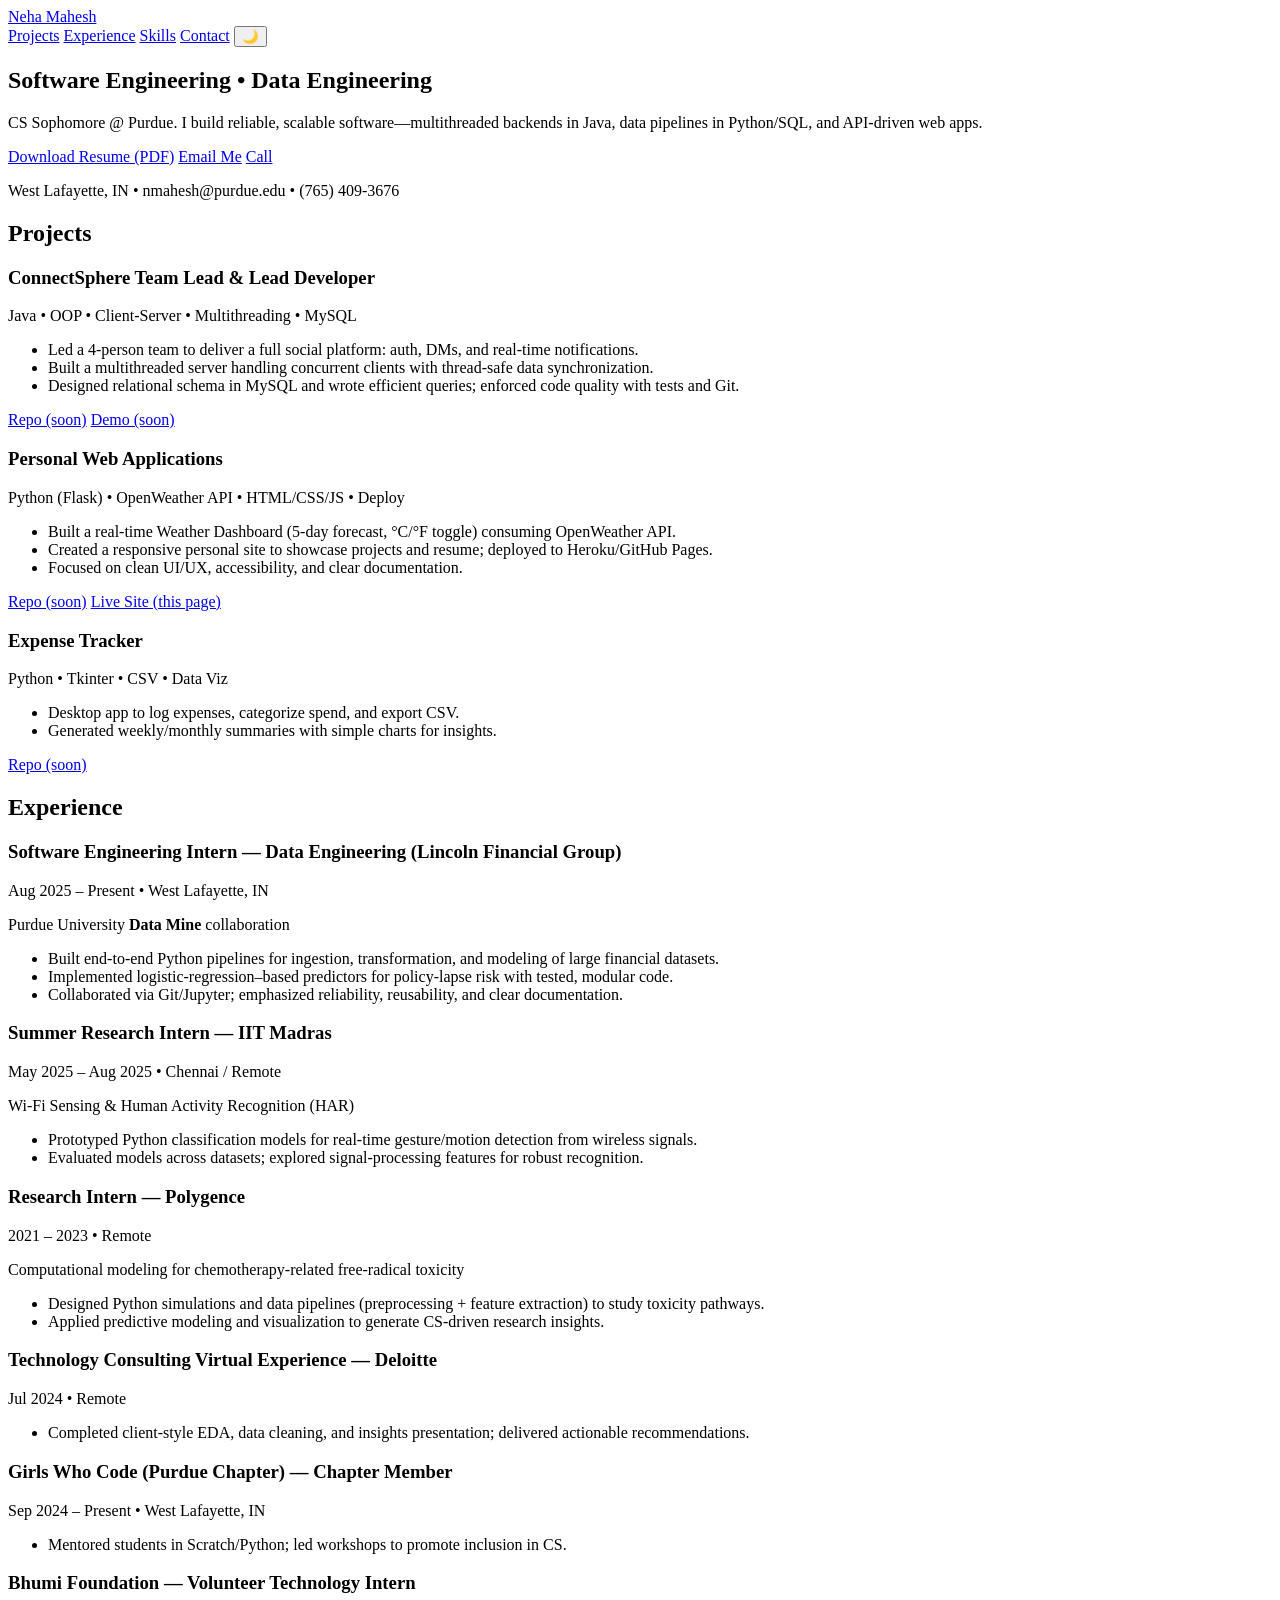
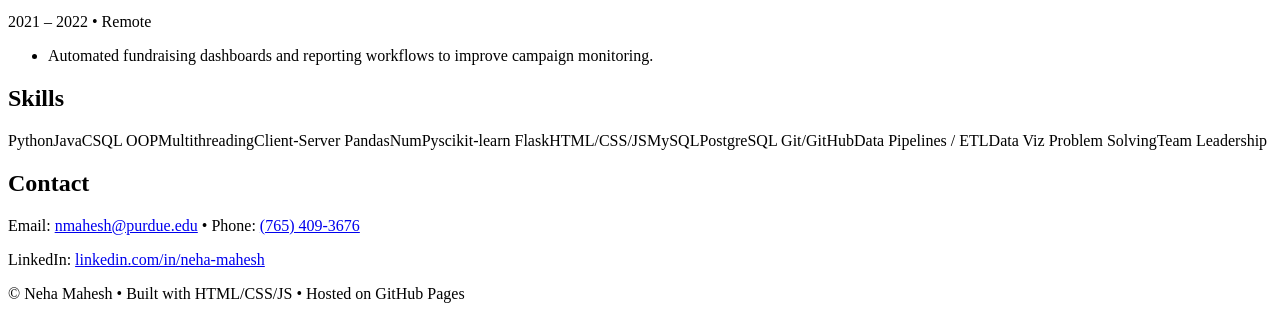
==== index.html @ da886fd8 "Create index.html" ====
<!DOCTYPE html>
<html lang="en">
<head>
  <meta charset="utf-8" />
  <meta name="viewport" content="width=device-width, initial-scale=1" />
  <title>Neha Mahesh • Portfolio</title>
  <meta name="description" content="Neha Mahesh — CS @ Purdue • Software Engineering, Data Engineering, Machine Learning." />
  <link rel="preconnect" href="https://fonts.gstatic.com" crossorigin>
  <link href="https://fonts.googleapis.com/css2?family=Inter:wght@400;500;600;700&display=swap" rel="stylesheet">
  <link rel="stylesheet" href="styles.css" />
</head>
<body>
  <header class="site-header">
    <nav class="nav">
      <a class="brand" href="#top">Neha Mahesh</a>
      <div class="nav-right">
        <a href="#projects">Projects</a>
        <a href="#experience">Experience</a>
        <a href="#skills">Skills</a>
        <a href="#contact">Contact</a>
        <button id="themeToggle" aria-label="Toggle dark mode">🌙</button>
      </div>
    </nav>
    <section class="hero" id="top">
      <h1>Software Engineering • Data Engineering</h1>
      <p class="tagline">
        CS Sophomore @ Purdue. I build reliable, scalable software—multithreaded backends in Java,
        data pipelines in Python/SQL, and API-driven web apps.
      </p>
      <div class="cta">
        <a class="btn primary" href="assets/NehaMahesh_Resume.pdf" target="_blank" rel="noopener">Download Resume (PDF)</a>
        <a class="btn" href="mailto:nmahesh@purdue.edu">Email Me</a>
        <a class="btn" href="tel:+1-765-409-3676">Call</a>
      </div>
      <p class="mini">West Lafayette, IN • nmahesh@purdue.edu • (765) 409-3676</p>
    </section>
  </header>

  <main>
    <!-- PROJECTS -->
    <section id="projects" class="section">
      <h2>Projects</h2>
      <div class="grid">
        <article class="card">
          <h3>ConnectSphere <span class="role">Team Lead & Lead Developer</span></h3>
          <p class="tech">Java • OOP • Client-Server • Multithreading • MySQL</p>
          <ul>
            <li>Led a 4-person team to deliver a full social platform: auth, DMs, and real-time notifications.</li>
            <li>Built a multithreaded server handling concurrent clients with thread-safe data synchronization.</li>
            <li>Designed relational schema in MySQL and wrote efficient queries; enforced code quality with tests and Git.</li>
          </ul>
          <!-- Optional links: replace '#' with repo/demo later -->
          <div class="links">
            <a href="#" aria-disabled="true">Repo (soon)</a>
            <a href="#" aria-disabled="true">Demo (soon)</a>
          </div>
        </article>

        <article class="card">
          <h3>Personal Web Applications</h3>
          <p class="tech">Python (Flask) • OpenWeather API • HTML/CSS/JS • Deploy</p>
          <ul>
            <li>Built a real-time Weather Dashboard (5-day forecast, °C/°F toggle) consuming OpenWeather API.</li>
            <li>Created a responsive personal site to showcase projects and resume; deployed to Heroku/GitHub Pages.</li>
            <li>Focused on clean UI/UX, accessibility, and clear documentation.</li>
          </ul>
          <div class="links">
            <a href="#" aria-disabled="true">Repo (soon)</a>
            <a href="#" aria-disabled="true">Live Site (this page)</a>
          </div>
        </article>

        <article class="card">
          <h3>Expense Tracker</h3>
          <p class="tech">Python • Tkinter • CSV • Data Viz</p>
          <ul>
            <li>Desktop app to log expenses, categorize spend, and export CSV.</li>
            <li>Generated weekly/monthly summaries with simple charts for insights.</li>
          </ul>
          <div class="links">
            <a href="#" aria-disabled="true">Repo (soon)</a>
          </div>
        </article>
      </div>
    </section>

    <!-- EXPERIENCE -->
    <section id="experience" class="section">
      <h2>Experience</h2>

      <div class="xp">
        <div class="xp-head">
          <h3>Software Engineering Intern — Data Engineering (Lincoln Financial Group)</h3>
          <span class="date">Aug 2025 – Present • West Lafayette, IN</span>
        </div>
        <p class="sub">Purdue University <strong>Data Mine</strong> collaboration</p>
        <ul>
          <li>Built end-to-end Python pipelines for ingestion, transformation, and modeling of large financial datasets.</li>
          <li>Implemented logistic-regression–based predictors for policy-lapse risk with tested, modular code.</li>
          <li>Collaborated via Git/Jupyter; emphasized reliability, reusability, and clear documentation.</li>
        </ul>
      </div>

      <div class="xp">
        <div class="xp-head">
          <h3>Summer Research Intern — IIT Madras</h3>
          <span class="date">May 2025 – Aug 2025 • Chennai / Remote</span>
        </div>
        <p class="sub">Wi-Fi Sensing & Human Activity Recognition (HAR)</p>
        <ul>
          <li>Prototyped Python classification models for real-time gesture/motion detection from wireless signals.</li>
          <li>Evaluated models across datasets; explored signal-processing features for robust recognition.</li>
        </ul>
      </div>

      <div class="xp">
        <div class="xp-head">
          <h3>Research Intern — Polygence</h3>
          <span class="date">2021 – 2023 • Remote</span>
        </div>
        <p class="sub">Computational modeling for chemotherapy-related free-radical toxicity</p>
        <ul>
          <li>Designed Python simulations and data pipelines (preprocessing + feature extraction) to study toxicity pathways.</li>
          <li>Applied predictive modeling and visualization to generate CS-driven research insights.</li>
        </ul>
      </div>

      <div class="xp">
        <div class="xp-head">
          <h3>Technology Consulting Virtual Experience — Deloitte</h3>
          <span class="date">Jul 2024 • Remote</span>
        </div>
        <ul>
          <li>Completed client-style EDA, data cleaning, and insights presentation; delivered actionable recommendations.</li>
        </ul>
      </div>

      <div class="xp">
        <div class="xp-head">
          <h3>Girls Who Code (Purdue Chapter) — Chapter Member</h3>
          <span class="date">Sep 2024 – Present • West Lafayette, IN</span>
        </div>
        <ul>
          <li>Mentored students in Scratch/Python; led workshops to promote inclusion in CS.</li>
        </ul>
      </div>

      <div class="xp">
        <div class="xp-head">
          <h3>Bhumi Foundation — Volunteer Technology Intern</h3>
          <span class="date">2021 – 2022 • Remote</span>
        </div>
        <ul>
          <li>Automated fundraising dashboards and reporting workflows to improve campaign monitoring.</li>
        </ul>
      </div>
    </section>

    <!-- SKILLS -->
    <section id="skills" class="section">
      <h2>Skills</h2>
      <div class="chips">
        <span>Python</span><span>Java</span><span>C</span><span>SQL</span>
        <span>OOP</span><span>Multithreading</span><span>Client-Server</span>
        <span>Pandas</span><span>NumPy</span><span>scikit-learn</span>
        <span>Flask</span><span>HTML/CSS/JS</span><span>MySQL</span><span>PostgreSQL</span>
        <span>Git/GitHub</span><span>Data Pipelines / ETL</span><span>Data Viz</span>
        <span>Problem Solving</span><span>Team Leadership</span>
      </div>
    </section>

    <!-- CONTACT -->
    <section id="contact" class="section">
      <h2>Contact</h2>
      <p>Email: <a href="mailto:nmahesh@purdue.edu">nmahesh@purdue.edu</a> • Phone: <a href="tel:+1-765-409-3676">(765) 409-3676</a></p>
      <p>LinkedIn: <a href="https://linkedin.com/in/neha-mahesh" target="_blank" rel="noopener">linkedin.com/in/neha-mahesh</a></p>
    </section>
  </main>

  <footer class="site-footer">
    <p>© <span id="year"></span> Neha Mahesh • Built with HTML/CSS/JS • Hosted on GitHub Pages</p>
  </footer>

  <script src="script.js"></script>
</body>
</html>
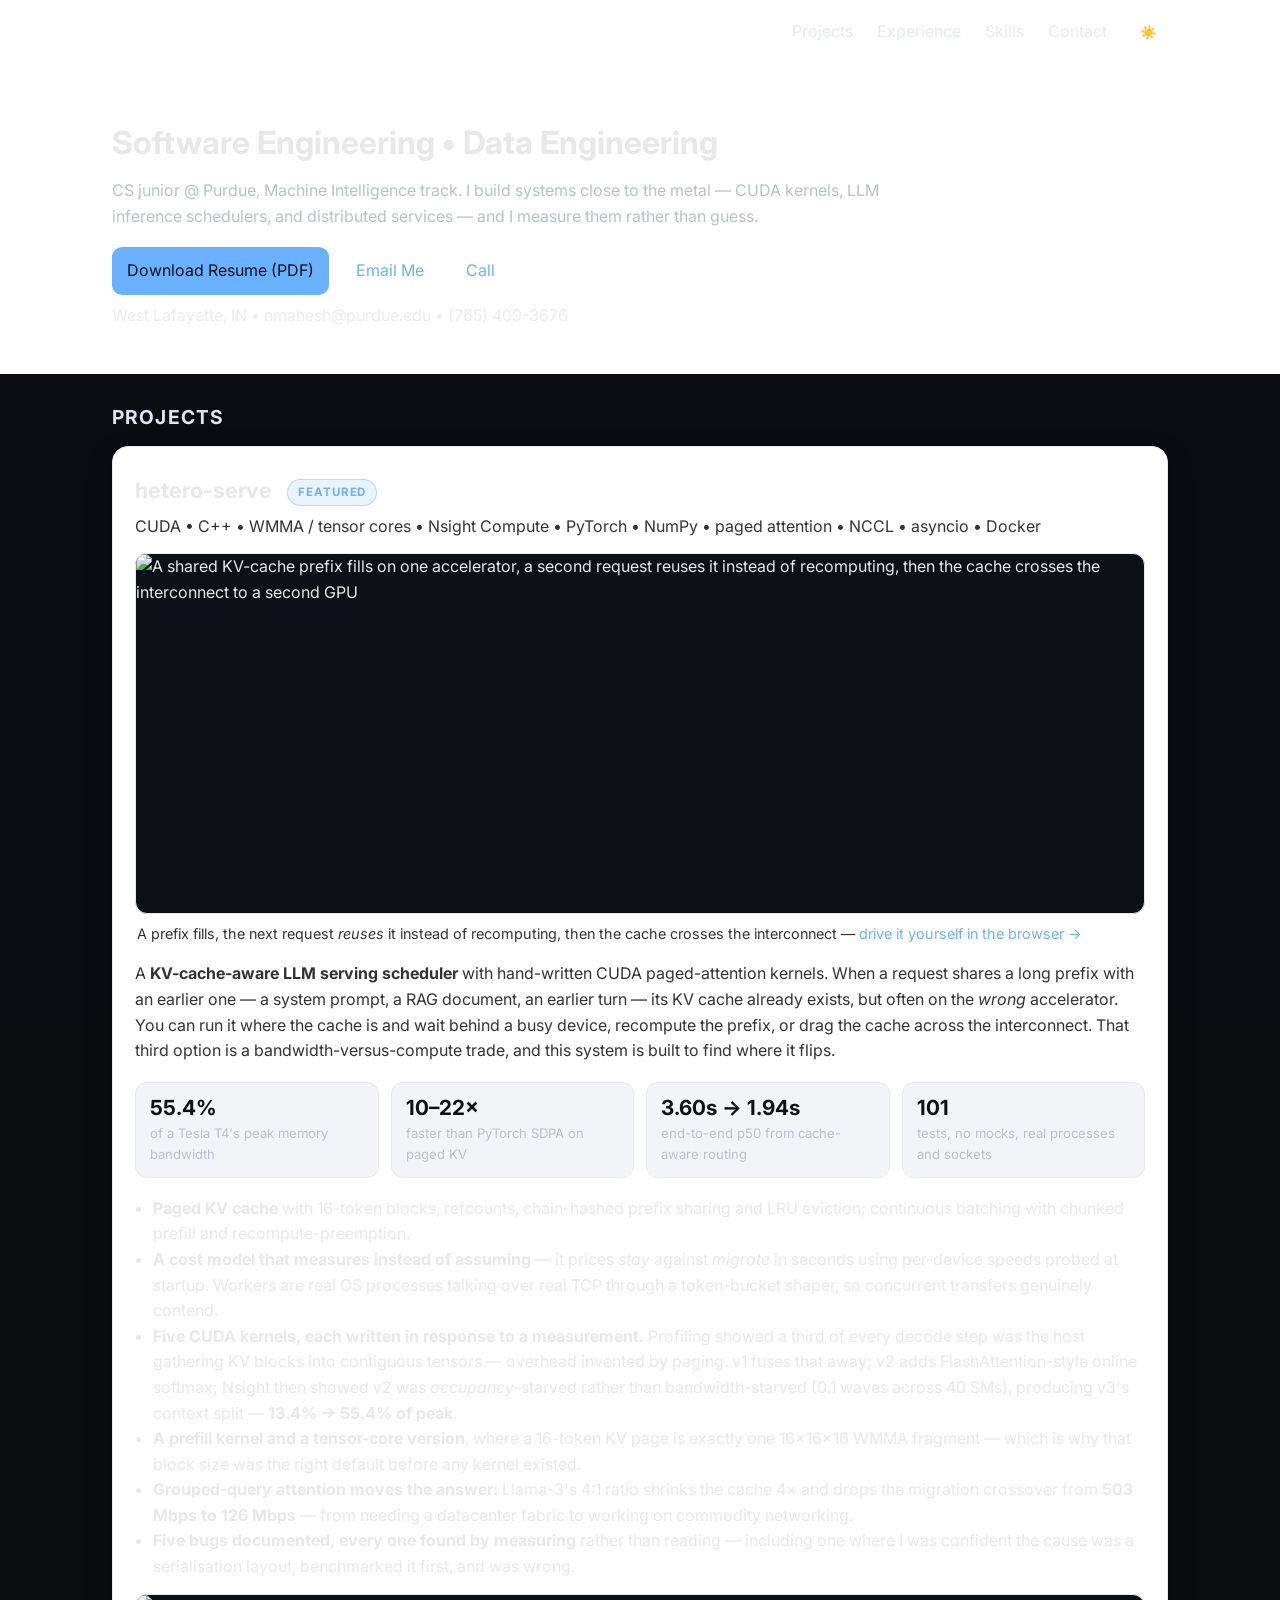
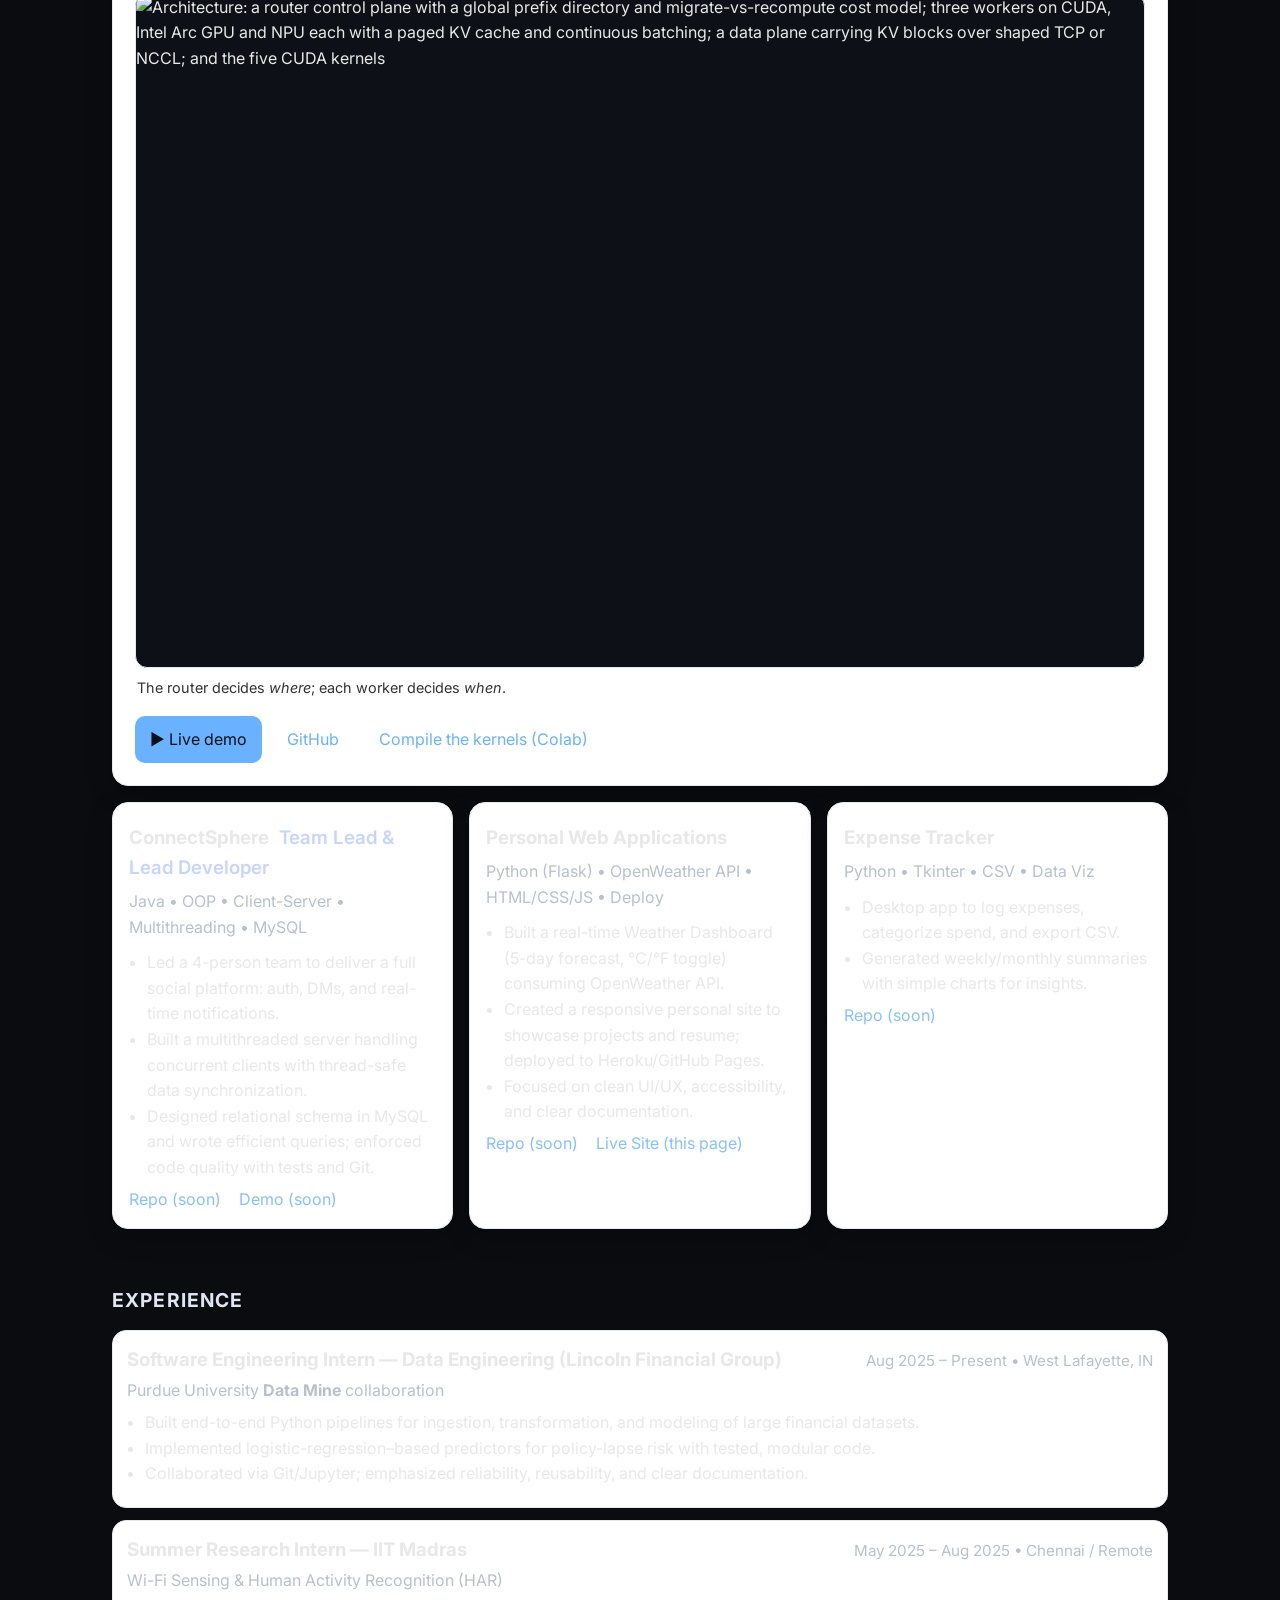
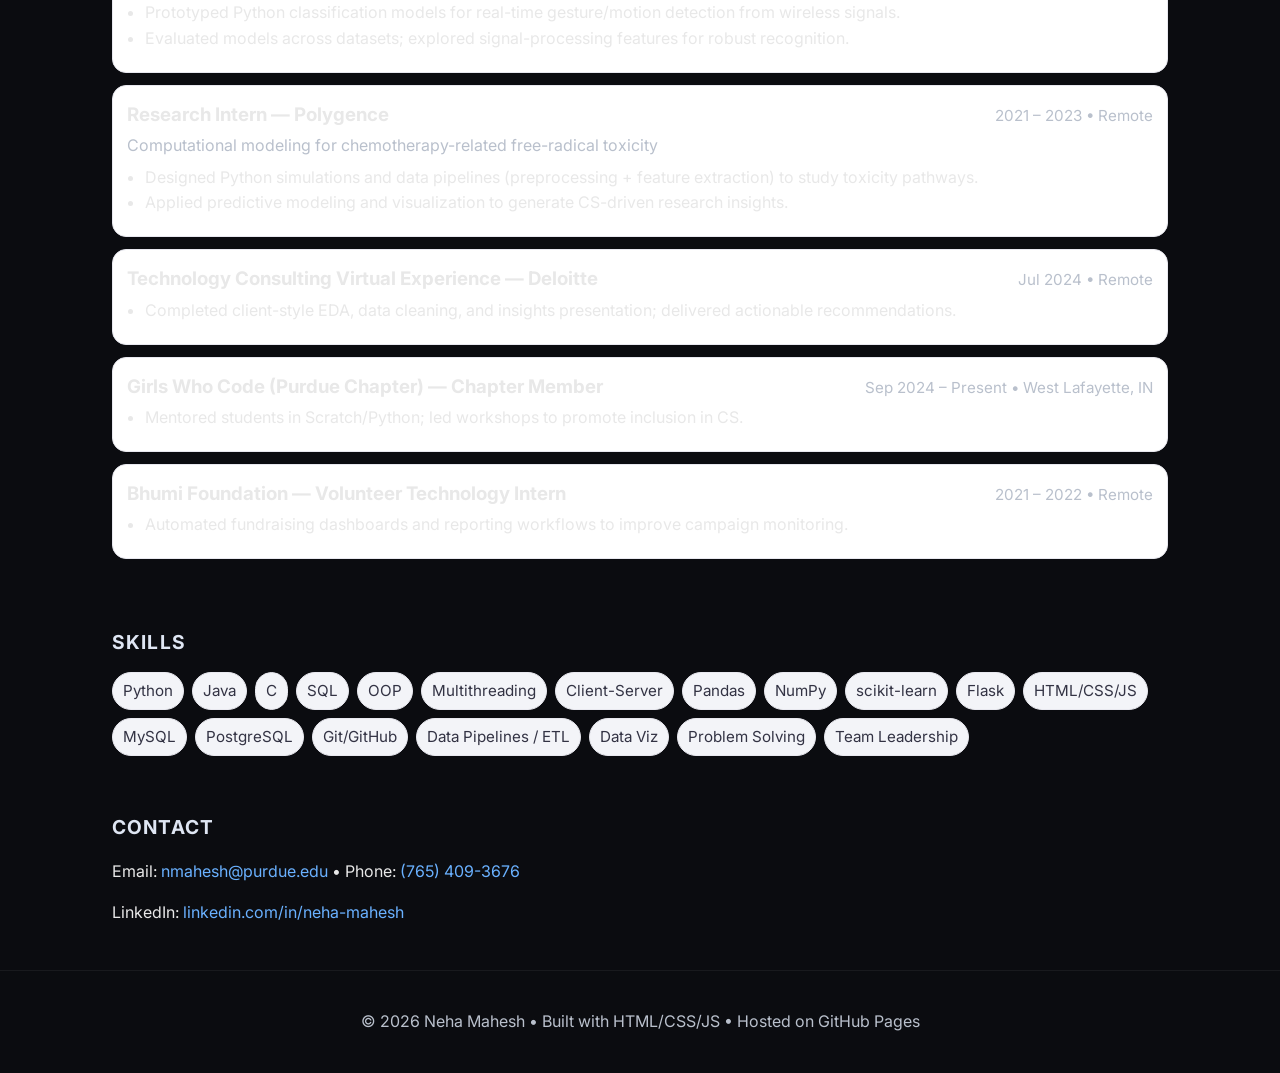
==== commit 2b4f2d59: "Add hetero-serve as a featured project, and refresh the hero A three-column card cannot carry a GIF," ====
--- a/index.html
+++ b/index.html
@@ -3,8 +3,8 @@
 <head>
   <meta charset="utf-8" />
   <meta name="viewport" content="width=device-width, initial-scale=1" />
-  <title>Neha Mahesh • Portfolio</title>
-  <meta name="description" content="Neha Mahesh — CS @ Purdue • Software Engineering, Data Engineering, Machine Learning." />
+  <title>Neha Mahesh — CUDA kernels, LLM inference, distributed systems</title>
+  <meta name="description" content="Neha Mahesh — CS @ Purdue. CUDA paged-attention kernels at 55% of a T4's peak bandwidth, a KV-cache-aware LLM serving scheduler, and distributed systems measured rather than guessed." />
   <link rel="preconnect" href="https://fonts.gstatic.com" crossorigin>
   <link href="https://fonts.googleapis.com/css2?family=Inter:wght@400;500;600;700&display=swap" rel="stylesheet">
   <link rel="stylesheet" href="styles.css" />
@@ -24,8 +24,9 @@
     <section class="hero" id="top">
       <h1>Software Engineering • Data Engineering</h1>
       <p class="tagline">
-        CS Sophomore @ Purdue. I build reliable, scalable software—multithreaded backends in Java,
-        data pipelines in Python/SQL, and API-driven web apps.
+        CS junior @ Purdue, Machine Intelligence track. I build systems close to the metal —
+        CUDA kernels, LLM inference schedulers, and distributed services — and I measure them
+        rather than guess.
       </p>
       <div class="cta">
         <a class="btn primary" href="assets/NehaMahesh_Resume.pdf" target="_blank" rel="noopener">Download Resume (PDF)</a>
@@ -41,6 +42,55 @@
     <section id="projects" class="section">
       <h2>Projects</h2>
       <div class="grid">
+        <article class="card featured">
+          <h3>hetero-serve <span class="fx-badge">Featured</span></h3>
+          <p class="tech">CUDA • C++ • WMMA / tensor cores • Nsight Compute • PyTorch • NumPy • paged attention • NCCL • asyncio • Docker</p>
+
+          <figure class="fx-media">
+            <img src="https://raw.githubusercontent.com/mneha05/hetero-serve/main/docs/hero.gif"
+                 alt="A shared KV-cache prefix fills on one accelerator, a second request reuses it instead of recomputing, then the cache crosses the interconnect to a second GPU"
+                 loading="lazy" width="820" height="292" />
+          </figure>
+          <p class="fx-cap">A prefix fills, the next request <em>reuses</em> it instead of recomputing, then the cache crosses the interconnect — <a href="https://mneha05.github.io/hetero-serve/">drive it yourself in the browser →</a></p>
+
+          <p>
+            A <strong>KV-cache-aware LLM serving scheduler</strong> with hand-written CUDA paged-attention kernels.
+            When a request shares a long prefix with an earlier one — a system prompt, a RAG document, an earlier
+            turn — its KV cache already exists, but often on the <em>wrong</em> accelerator. You can run it where the
+            cache is and wait behind a busy device, recompute the prefix, or drag the cache across the interconnect.
+            That third option is a bandwidth-versus-compute trade, and this system is built to find where it flips.
+          </p>
+
+          <div class="fx-stats">
+            <div class="fx-stat"><b>55.4%</b><span>of a Tesla T4's peak memory bandwidth</span></div>
+            <div class="fx-stat"><b>10–22×</b><span>faster than PyTorch SDPA on paged KV</span></div>
+            <div class="fx-stat"><b>3.60s → 1.94s</b><span>end-to-end p50 from cache-aware routing</span></div>
+            <div class="fx-stat"><b>101</b><span>tests, no mocks, real processes and sockets</span></div>
+          </div>
+
+          <ul>
+            <li><strong>Paged KV cache</strong> with 16-token blocks, refcounts, chain-hashed prefix sharing and LRU eviction; continuous batching with chunked prefill and recompute-preemption.</li>
+            <li><strong>A cost model that measures instead of assuming</strong> — it prices <em>stay</em> against <em>migrate</em> in seconds using per-device speeds probed at startup. Workers are real OS processes talking over real TCP through a token-bucket shaper, so concurrent transfers genuinely contend.</li>
+            <li><strong>Five CUDA kernels, each written in response to a measurement.</strong> Profiling showed a third of every decode step was the host gathering KV blocks into contiguous tensors — overhead invented by paging. v1 fuses that away; v2 adds FlashAttention-style online softmax; Nsight then showed v2 was <em>occupancy</em>-starved rather than bandwidth-starved (0.1 waves across 40 SMs), producing v3's context split — <strong>13.4% → 55.4% of peak</strong>.</li>
+            <li><strong>A prefill kernel and a tensor-core version</strong>, where a 16-token KV page is exactly one 16×16×16 WMMA fragment — which is why that block size was the right default before any kernel existed.</li>
+            <li><strong>Grouped-query attention moves the answer:</strong> Llama-3's 4:1 ratio shrinks the cache 4× and drops the migration crossover from <strong>503 Mbps to 126 Mbps</strong> — from needing a datacenter fabric to working on commodity networking.</li>
+            <li><strong>Five bugs documented, every one found by measuring</strong> rather than reading — including one where I was confident the cause was a serialisation layout, benchmarked it first, and was wrong.</li>
+          </ul>
+
+          <figure class="fx-media">
+            <img src="https://raw.githubusercontent.com/mneha05/hetero-serve/main/docs/architecture.png"
+                 alt="Architecture: a router control plane with a global prefix directory and migrate-vs-recompute cost model; three workers on CUDA, Intel Arc GPU and NPU each with a paged KV cache and continuous batching; a data plane carrying KV blocks over shaped TCP or NCCL; and the five CUDA kernels"
+                 loading="lazy" width="860" height="574" />
+          </figure>
+          <p class="fx-cap">The router decides <em>where</em>; each worker decides <em>when</em>.</p>
+
+          <div class="links">
+            <a class="btn primary" href="https://mneha05.github.io/hetero-serve/" target="_blank" rel="noopener">▶ Live demo</a>
+            <a class="btn" href="https://github.com/mneha05/hetero-serve" target="_blank" rel="noopener">GitHub</a>
+            <a class="btn" href="https://colab.research.google.com/github/mneha05/hetero-serve/blob/main/notebooks/verify_cuda_kernel.ipynb" target="_blank" rel="noopener">Compile the kernels (Colab)</a>
+          </div>
+        </article>
+
         <article class="card">
           <h3>ConnectSphere <span class="role">Team Lead & Lead Developer</span></h3>
           <p class="tech">Java • OOP • Client-Server • Multithreading • MySQL</p>
--- a/styles.css
+++ b/styles.css
@@ -0,0 +1,115 @@
+:root{
+  --bg:#0b0c10;
+  --bg-soft:#111217;
+  --fg:#e8e8e8;
+  --muted:#b9c0cc;
+  --accent:#6ab1ff;
+  --card:#151823;
+  --chip:#1e2230;
+  --shadow:0 8px 24px rgba(0,0,0,.25);
+}
+
+*{box-sizing:border-box}
+html,body{margin:0;padding:0}
+body{
+  font-family:Inter, system-ui, -apple-system, Segoe UI, Roboto, Arial, sans-serif;
+  background:linear-gradient(180deg,#0a0c12 0%,#0b0c10 40%,#0b0c10 100%);
+  color:var(--fg);
+  line-height:1.6;
+}
+
+a{color:var(--accent);text-decoration:none}
+a:hover{text-decoration:underline}
+
+.site-header{
+  border-bottom:1px solid rgba(255,255,255,.06);
+  background: radial-gradient(1200px 400px at 10% -10%, rgba(106,177,255,.15), transparent 60%),
+              radial-gradient(1200px 400px at 90% -20%, rgba(146,106,255,.12), transparent 60%);
+}
+
+.nav{
+  max-width:1100px;margin:0 auto;padding:18px 22px;
+  display:flex;align-items:center;justify-content:space-between;
+}
+.brand{font-weight:700;font-size:1.05rem;color:#fff}
+.nav-right a{margin:0 10px;color:#e5e9f0}
+#themeToggle{margin-left:8px;border:1px solid rgba(255,255,255,.2);background:transparent;color:#e5e9f0;padding:6px 10px;border-radius:8px;cursor:pointer}
+
+.hero{
+  max-width:1100px;margin:0 auto;padding:52px 22px 28px 22px;text-align:left;
+}
+.hero h1{font-size:2rem;margin:0 0 10px}
+.tagline{max-width:780px;color:var(--muted);margin-top:8px}
+.cta{margin-top:18px;display:flex;gap:12px;flex-wrap:wrap}
+.btn{display:inline-block;padding:10px 14px;border-radius:10px;border:1px solid rgba(255,255,255,.2)}
+.btn.primary{background:var(--accent);color:#081018;border-color:transparent}
+.mini{opacity:.8;margin-top:8px}
+
+.section{max-width:1100px;margin:0 auto;padding:28px 22px}
+.section h2{font-size:1.2rem;letter-spacing:.06em;text-transform:uppercase;margin:0 0 14px;color:#dfe6f3}
+
+.grid{display:grid;grid-template-columns:repeat(3,1fr);gap:16px}
+@media (max-width:980px){.grid{grid-template-columns:repeat(2,1fr)}}
+@media (max-width:640px){.grid{grid-template-columns:1fr}}
+
+.card{
+  background:var(--card);border:1px solid rgba(255,255,255,.06);border-radius:16px;
+  padding:16px;box-shadow:var(--shadow)
+}
+.card h3{margin:4px 0 6px 0}
+.card .role{font-weight:600;color:#c6d4ff;margin-left:6px}
+.card .tech{color:var(--muted);margin:4px 0 10px 0}
+.card ul{padding-left:18px;margin:0 0 6px 0}
+.card .links a{margin-right:14px;opacity:.8}
+
+.xp{background:var(--bg-soft);border:1px solid rgba(255,255,255,.06);border-radius:14px;padding:14px;margin-bottom:12px}
+.xp-head{display:flex;justify-content:space-between;gap:10px;align-items:baseline;flex-wrap:wrap}
+.xp h3{margin:0}
+.xp .date{color:var(--muted);font-size:.95rem}
+.xp .sub{margin:.2rem 0 .4rem 0;color:var(--muted)}
+.xp ul{margin:.2rem 0 .4rem 0;padding-left:18px}
+
+.chips{display:flex;flex-wrap:wrap;gap:8px}
+.chips span{
+  background:var(--chip);border:1px solid rgba(255,255,255,.08);padding:6px 10px;border-radius:999px;
+  font-size:.95rem;color:#d6def1
+}
+
+.site-footer{padding:22px;text-align:center;color:var(--muted);border-top:1px solid rgba(255,255,255,.06)}
+/* light mode */
+.light body{background:#fbfbfd;color:#111}
+.light .site-header{background:#fff}
+.light .card,.light .xp{background:#fff;border-color:#e8e8ef}
+.light .chips span{background:#f3f4f8;border-color:#e8e8ef;color:#334}
+
+/* featured project — full width, carries media */
+.card.featured{grid-column:1 / -1;padding:22px}
+.card.featured h3{font-size:1.35rem}
+.fx-badge{
+  display:inline-block;margin-left:10px;padding:3px 10px;border-radius:999px;
+  background:rgba(106,177,255,.14);border:1px solid rgba(106,177,255,.42);
+  color:var(--accent);font-size:.72rem;font-weight:700;letter-spacing:.08em;
+  text-transform:uppercase;vertical-align:middle;
+}
+.fx-media{
+  margin:14px 0 0;border-radius:12px;overflow:hidden;
+  border:1px solid rgba(255,255,255,.08);background:#0d1117;
+}
+.fx-media img{display:block;width:100%;height:auto}
+.fx-cap{color:var(--muted);font-size:.9rem;margin:8px 2px 16px}
+.card.featured p{color:#dbe3f2}
+.fx-stats{display:grid;grid-template-columns:repeat(4,1fr);gap:12px;margin:18px 0}
+@media (max-width:820px){.fx-stats{grid-template-columns:repeat(2,1fr)}}
+.fx-stat{
+  background:var(--chip);border:1px solid rgba(255,255,255,.08);
+  border-radius:12px;padding:12px 14px;
+}
+.fx-stat b{display:block;font-size:1.3rem;color:#fff;line-height:1.25}
+.fx-stat span{color:var(--muted);font-size:.82rem;display:block;margin-top:2px}
+.card.featured .links{margin-top:16px;display:flex;flex-wrap:wrap;gap:10px}
+.card.featured .links a{margin:0;opacity:1}
+.card.featured .links a:hover{text-decoration:none;border-color:var(--accent)}
+.light .fx-stat{background:#f3f4f8;border-color:#e8e8ef}
+.light .fx-stat b{color:#111}
+.light .card.featured p{color:#333}
+.light .fx-media{border-color:#e8e8ef}
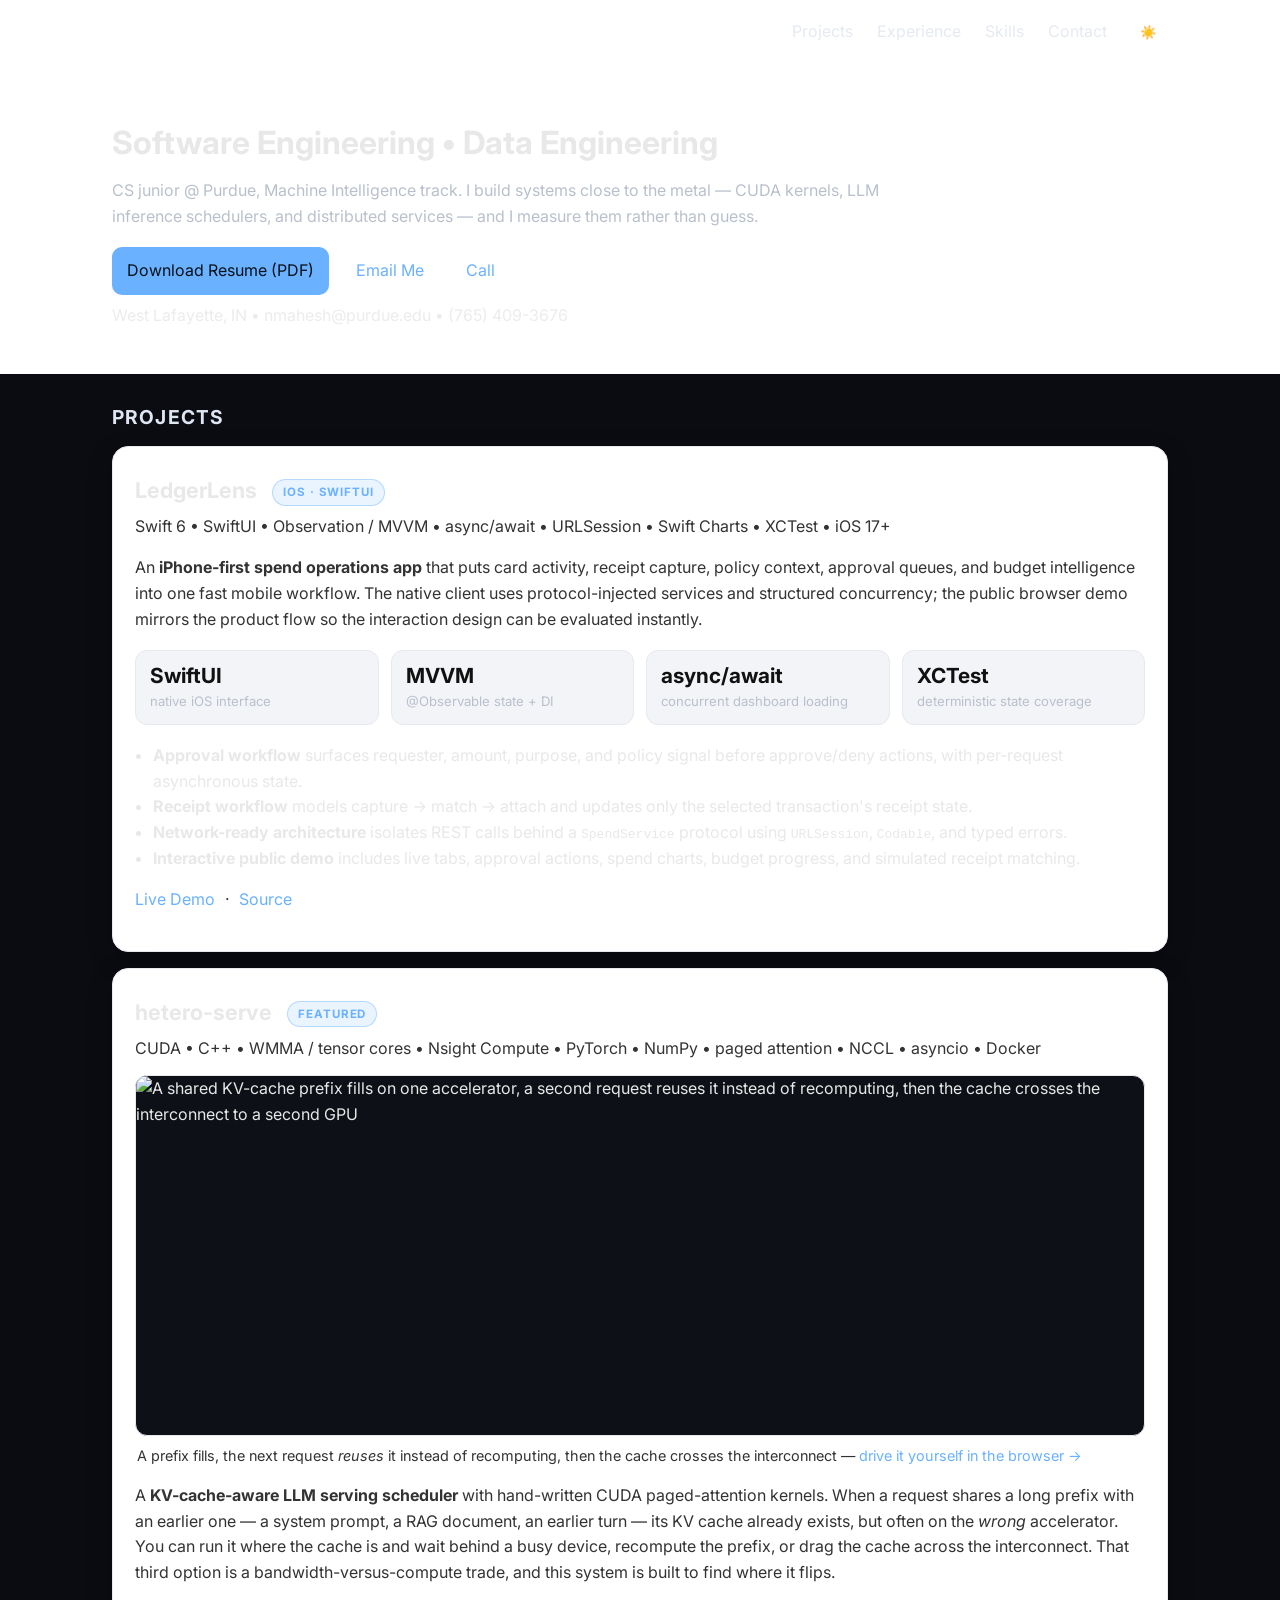
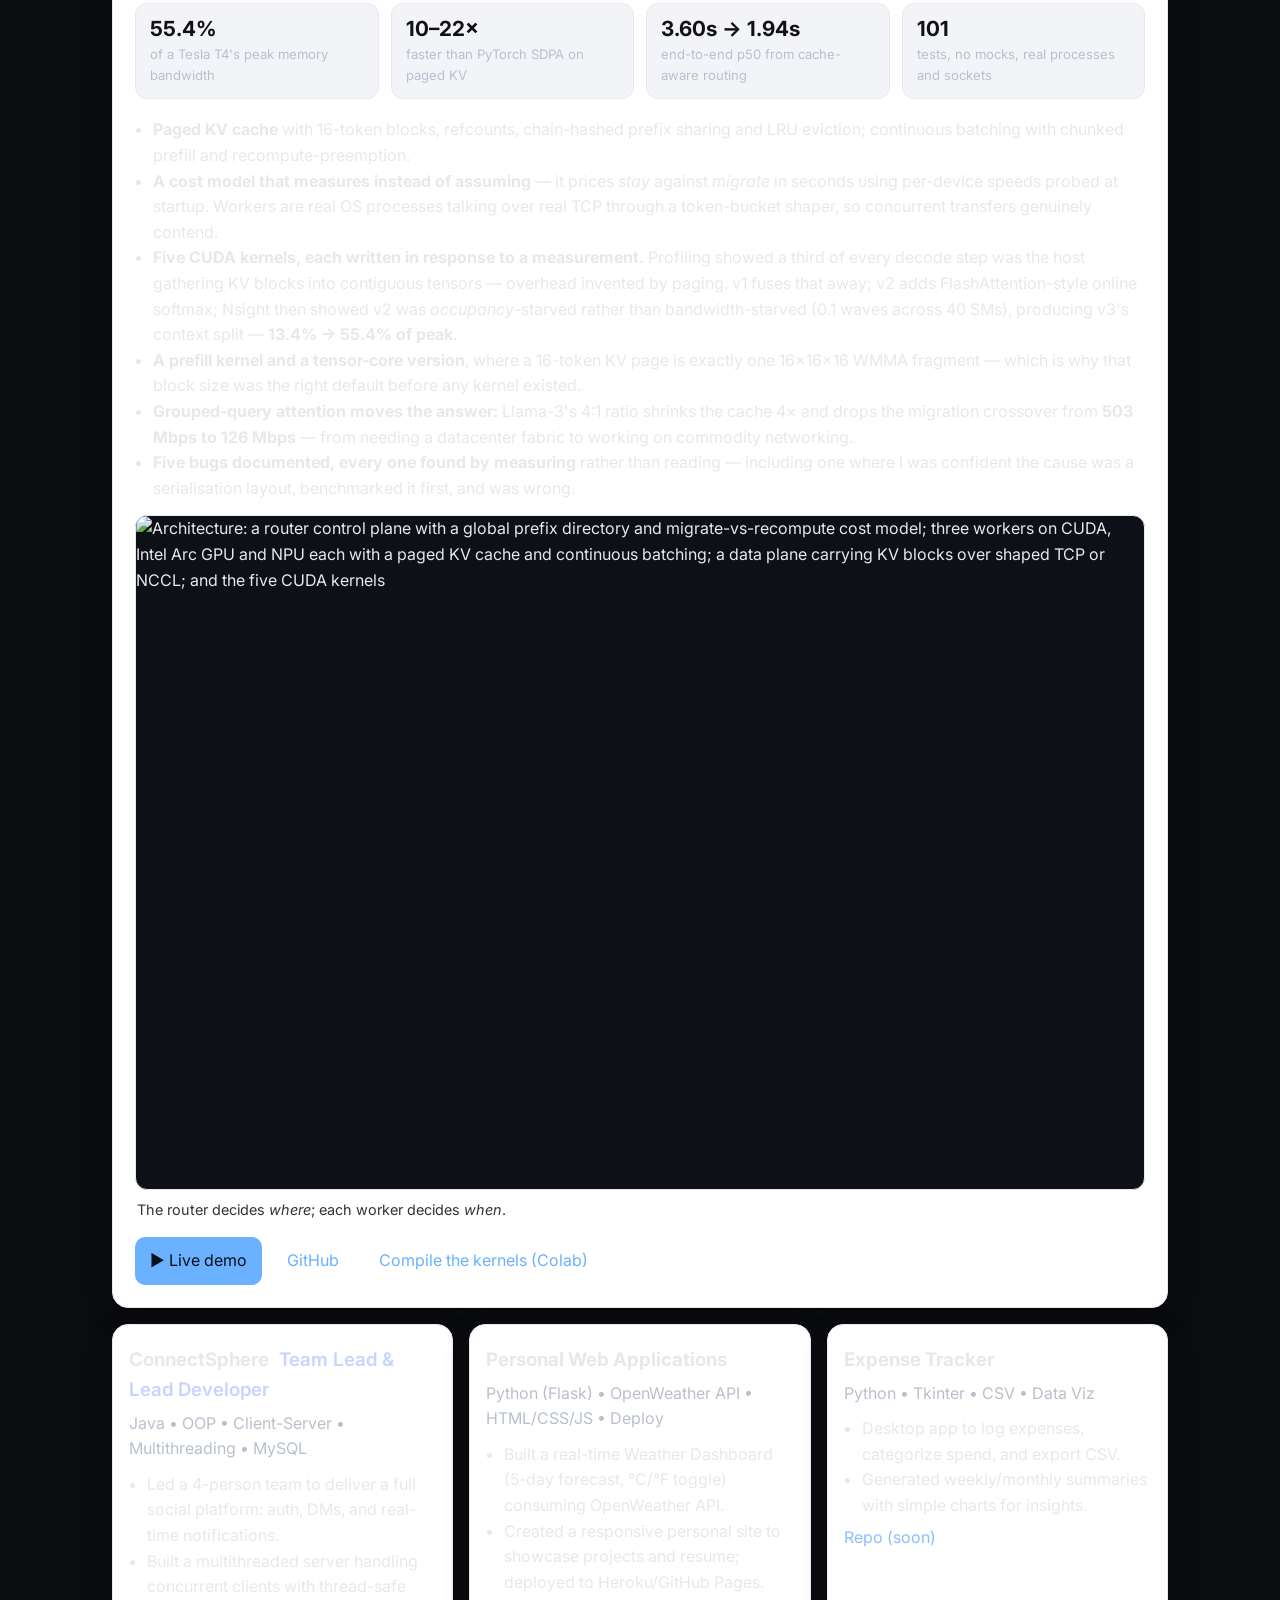
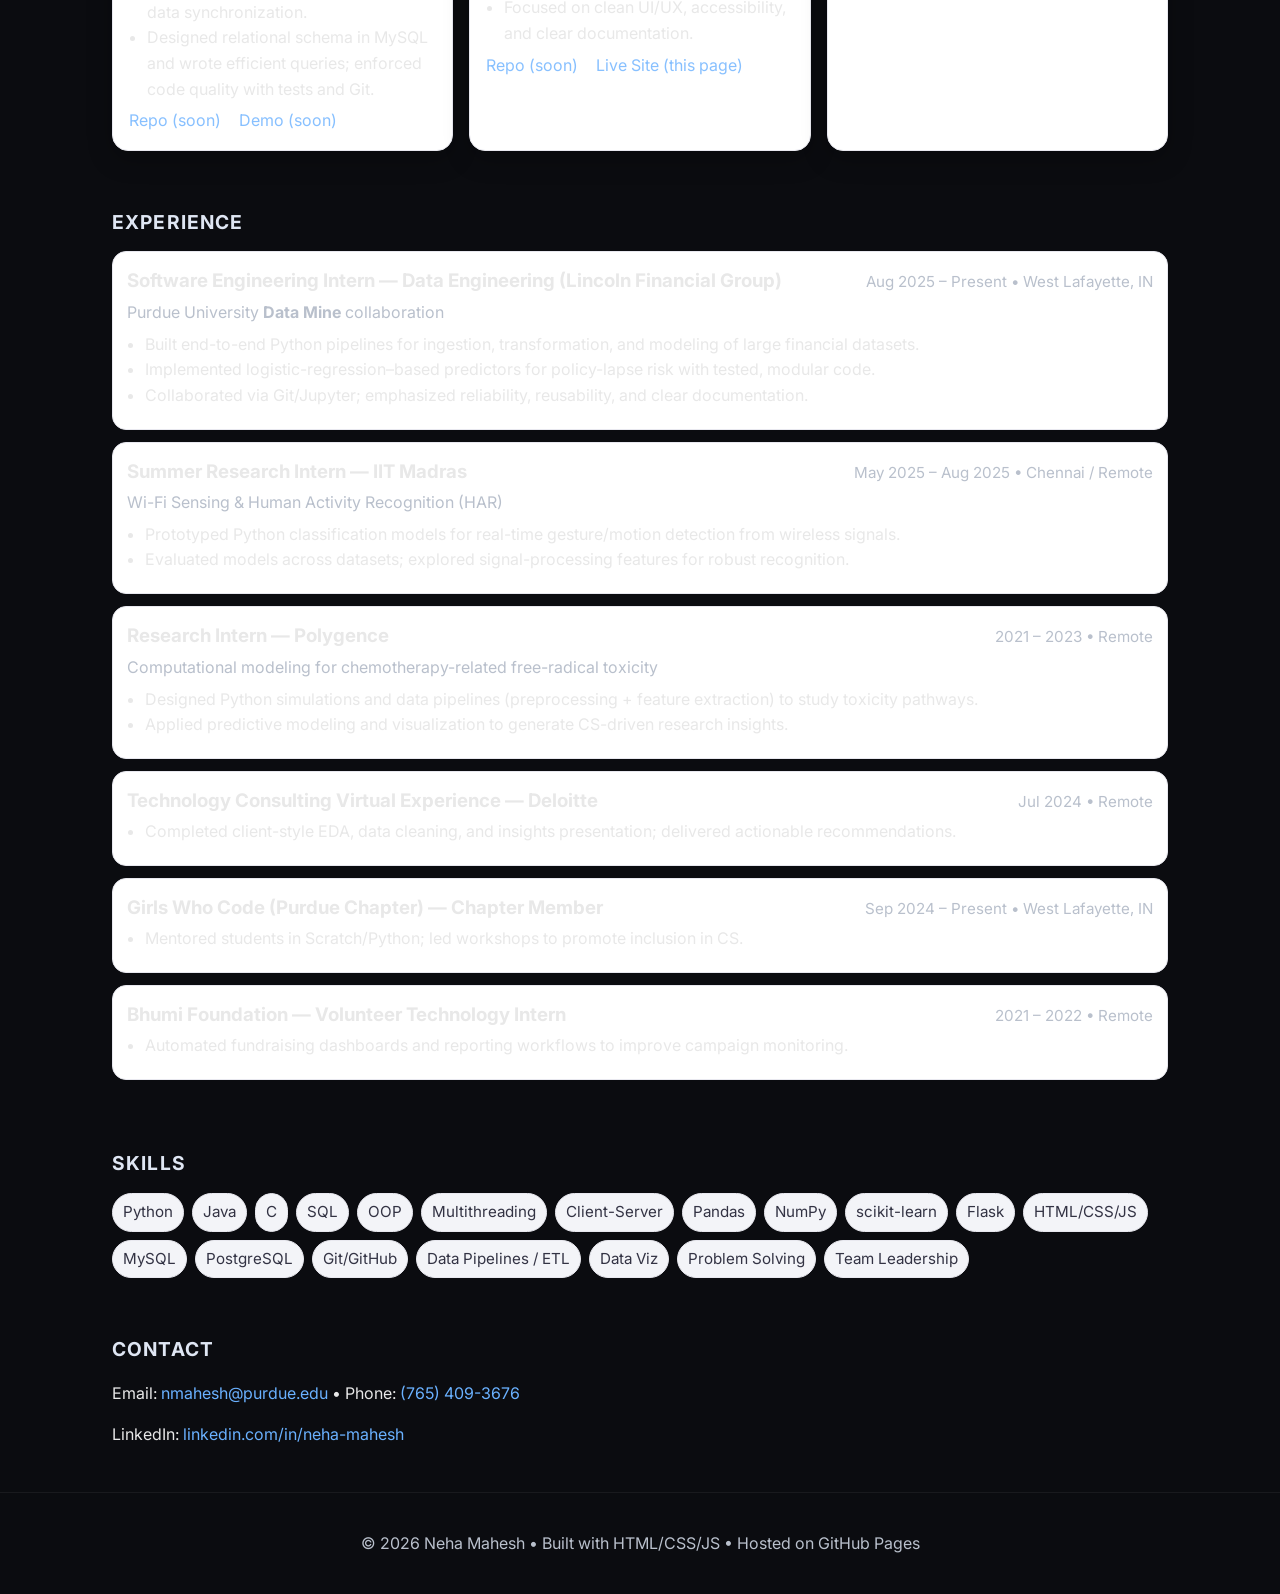
==== commit 9a71ff79: "Feature LedgerLens iOS project on portfolio" ====
--- a/index.html
+++ b/index.html
@@ -43,6 +43,32 @@
       <h2>Projects</h2>
       <div class="grid">
         <article class="card featured">
+          <h3>LedgerLens <span class="fx-badge">iOS · SwiftUI</span></h3>
+          <p class="tech">Swift 6 • SwiftUI • Observation / MVVM • async/await • URLSession • Swift Charts • XCTest • iOS 17+</p>
+          <p>
+            An <strong>iPhone-first spend operations app</strong> that puts card activity, receipt capture,
+            policy context, approval queues, and budget intelligence into one fast mobile workflow.
+            The native client uses protocol-injected services and structured concurrency; the public
+            browser demo mirrors the product flow so the interaction design can be evaluated instantly.
+          </p>
+          <div class="fx-stats">
+            <div class="fx-stat"><b>SwiftUI</b><span>native iOS interface</span></div>
+            <div class="fx-stat"><b>MVVM</b><span>@Observable state + DI</span></div>
+            <div class="fx-stat"><b>async/await</b><span>concurrent dashboard loading</span></div>
+            <div class="fx-stat"><b>XCTest</b><span>deterministic state coverage</span></div>
+          </div>
+          <ul>
+            <li><strong>Approval workflow</strong> surfaces requester, amount, purpose, and policy signal before approve/deny actions, with per-request asynchronous state.</li>
+            <li><strong>Receipt workflow</strong> models capture → match → attach and updates only the selected transaction's receipt state.</li>
+            <li><strong>Network-ready architecture</strong> isolates REST calls behind a <code>SpendService</code> protocol using <code>URLSession</code>, <code>Codable</code>, and typed errors.</li>
+            <li><strong>Interactive public demo</strong> includes live tabs, approval actions, spend charts, budget progress, and simulated receipt matching.</li>
+          </ul>
+          <p class="links">
+            <a href="projects/ledgerlens/" target="_blank" rel="noopener">Live Demo</a>
+            · <a href="https://github.com/mneha05/nehamahesh.github.io/tree/main/projects/ledgerlens" target="_blank" rel="noopener">Source</a>
+          </p>
+        </article>
+        <article class="card featured">
           <h3>hetero-serve <span class="fx-badge">Featured</span></h3>
           <p class="tech">CUDA • C++ • WMMA / tensor cores • Nsight Compute • PyTorch • NumPy • paged attention • NCCL • asyncio • Docker</p>
 
